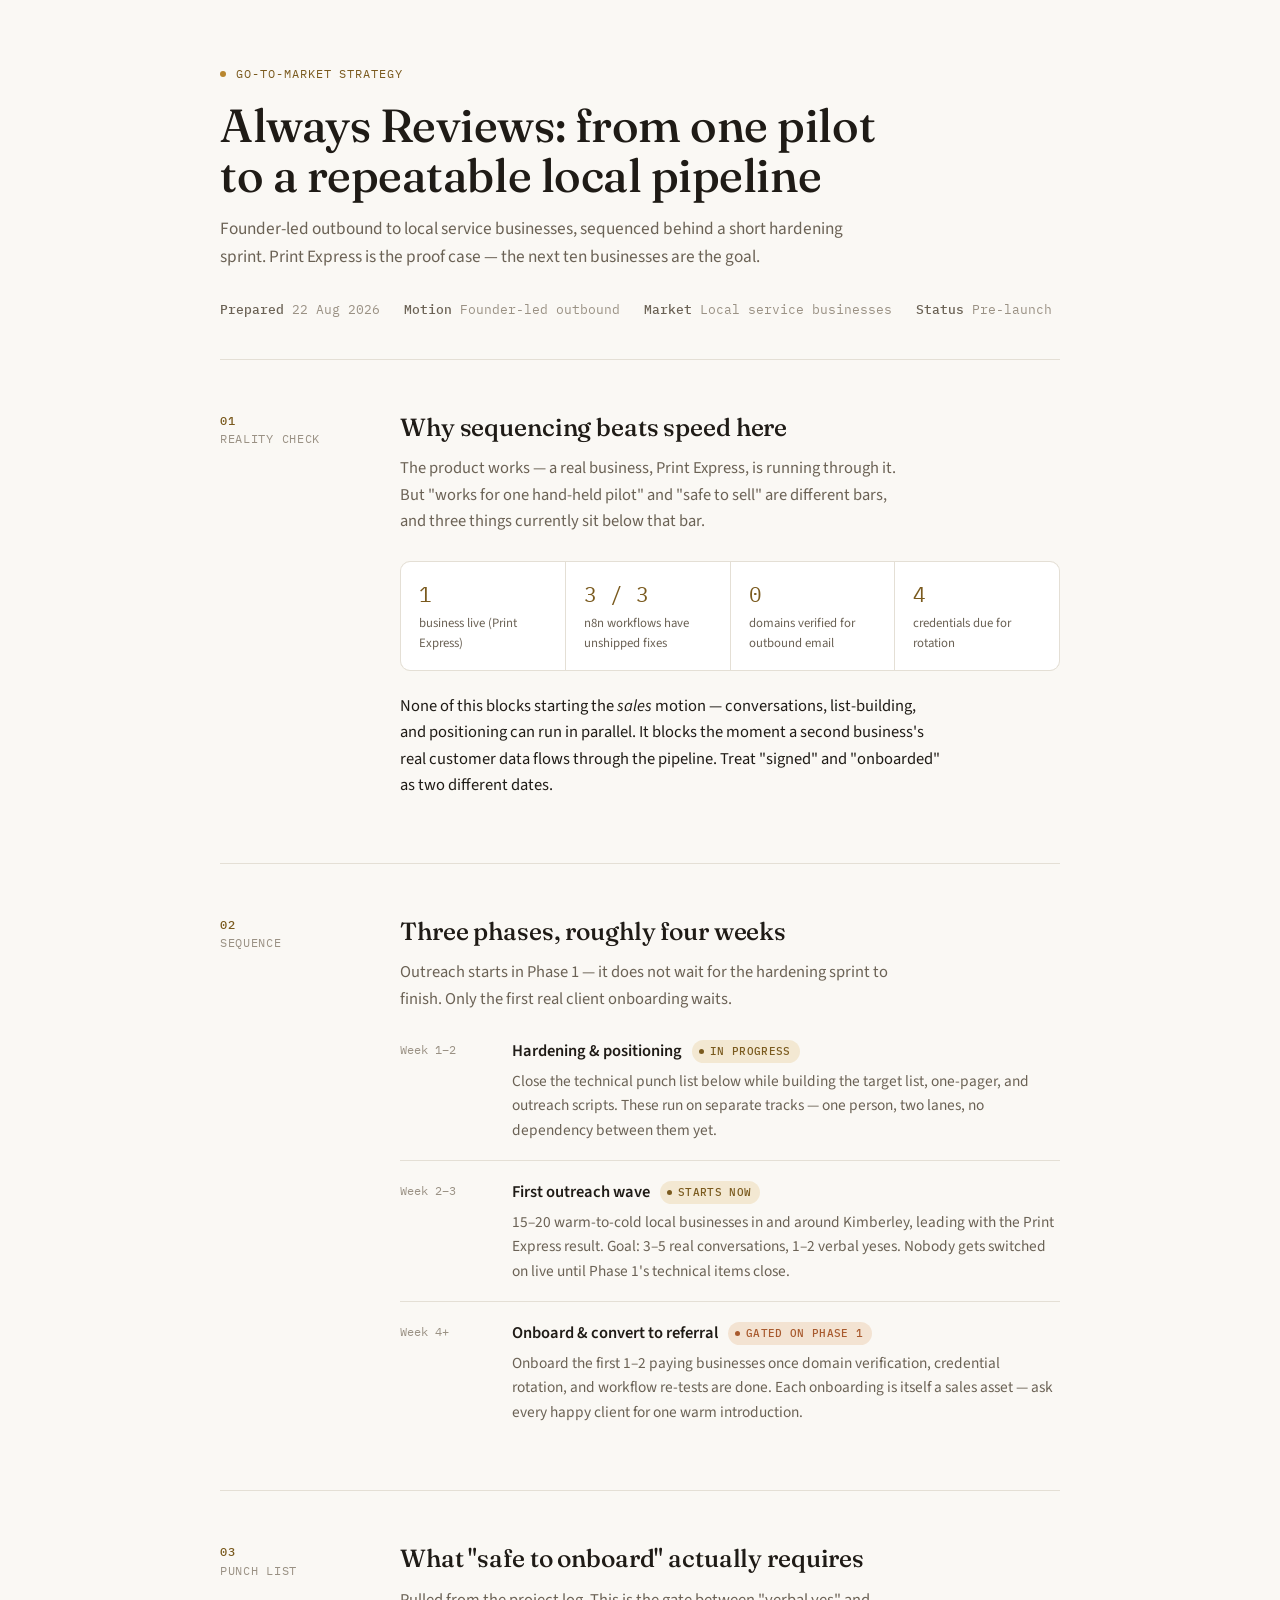
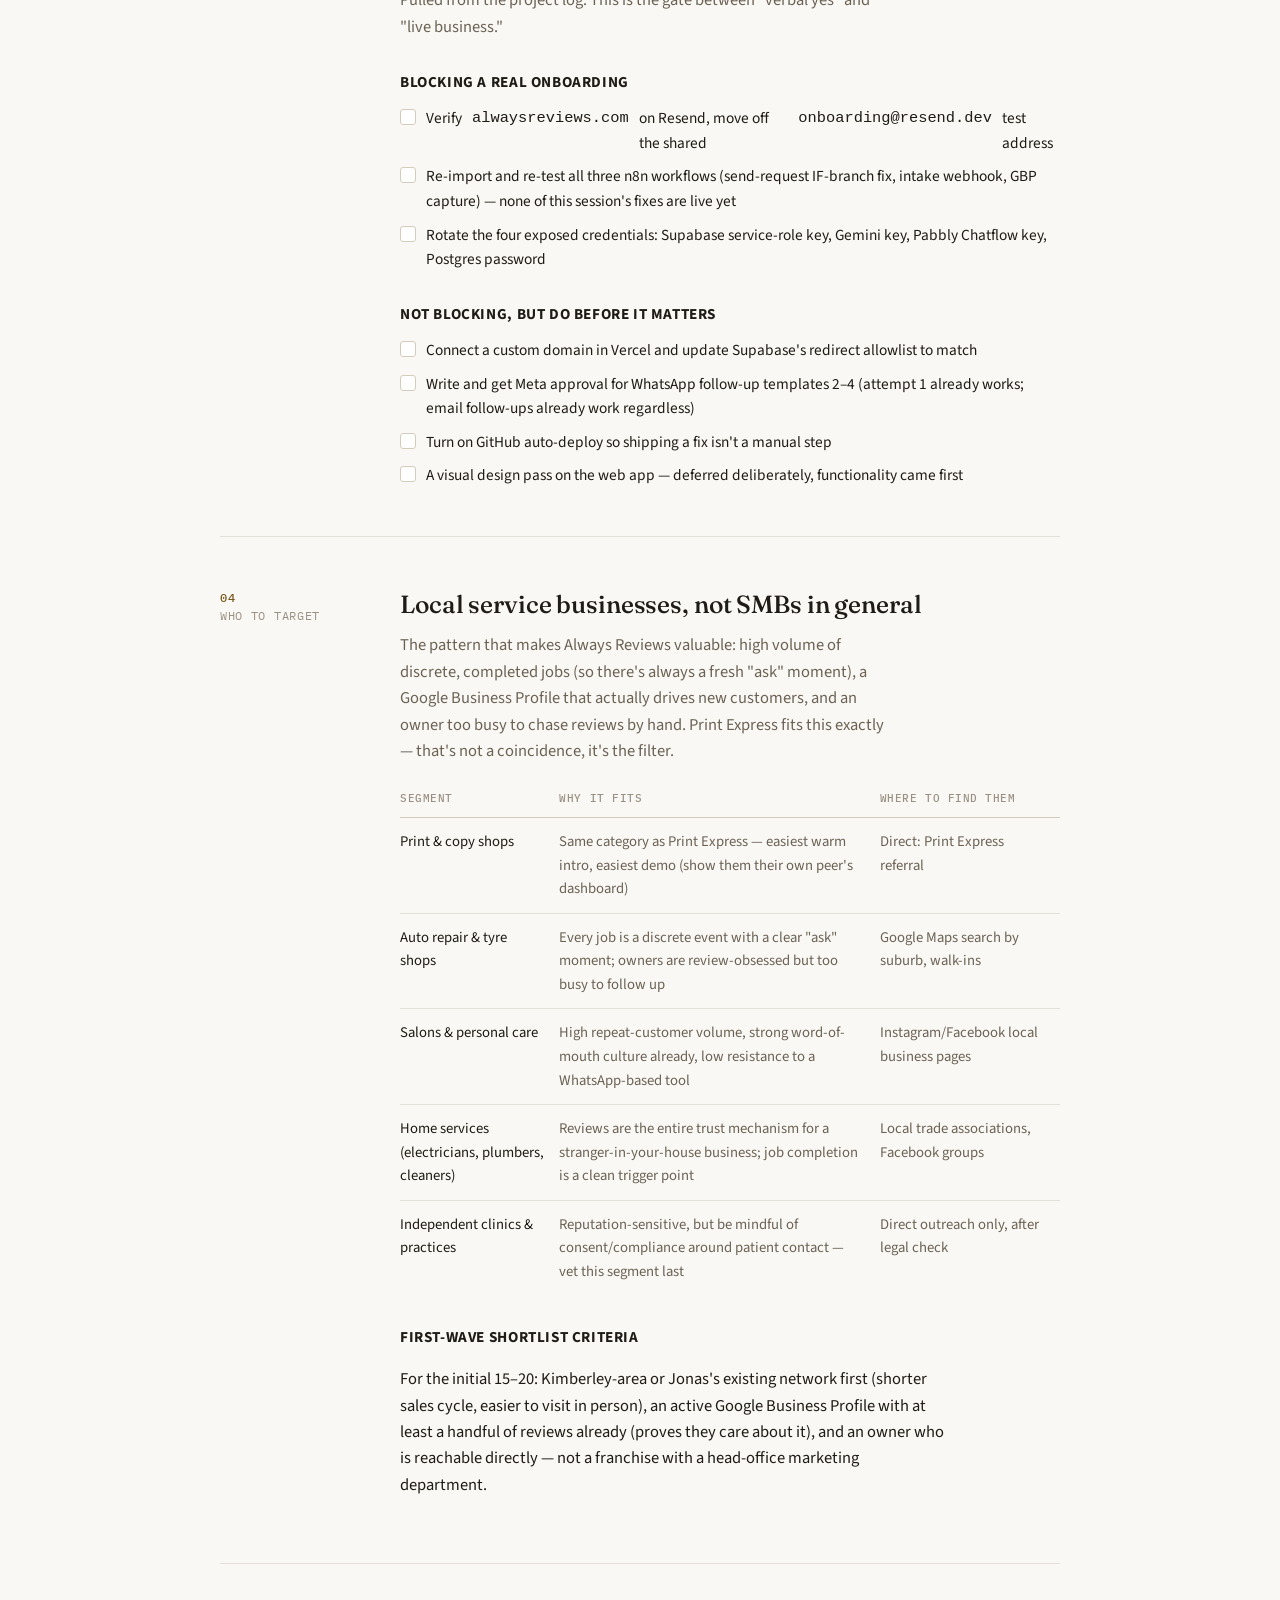
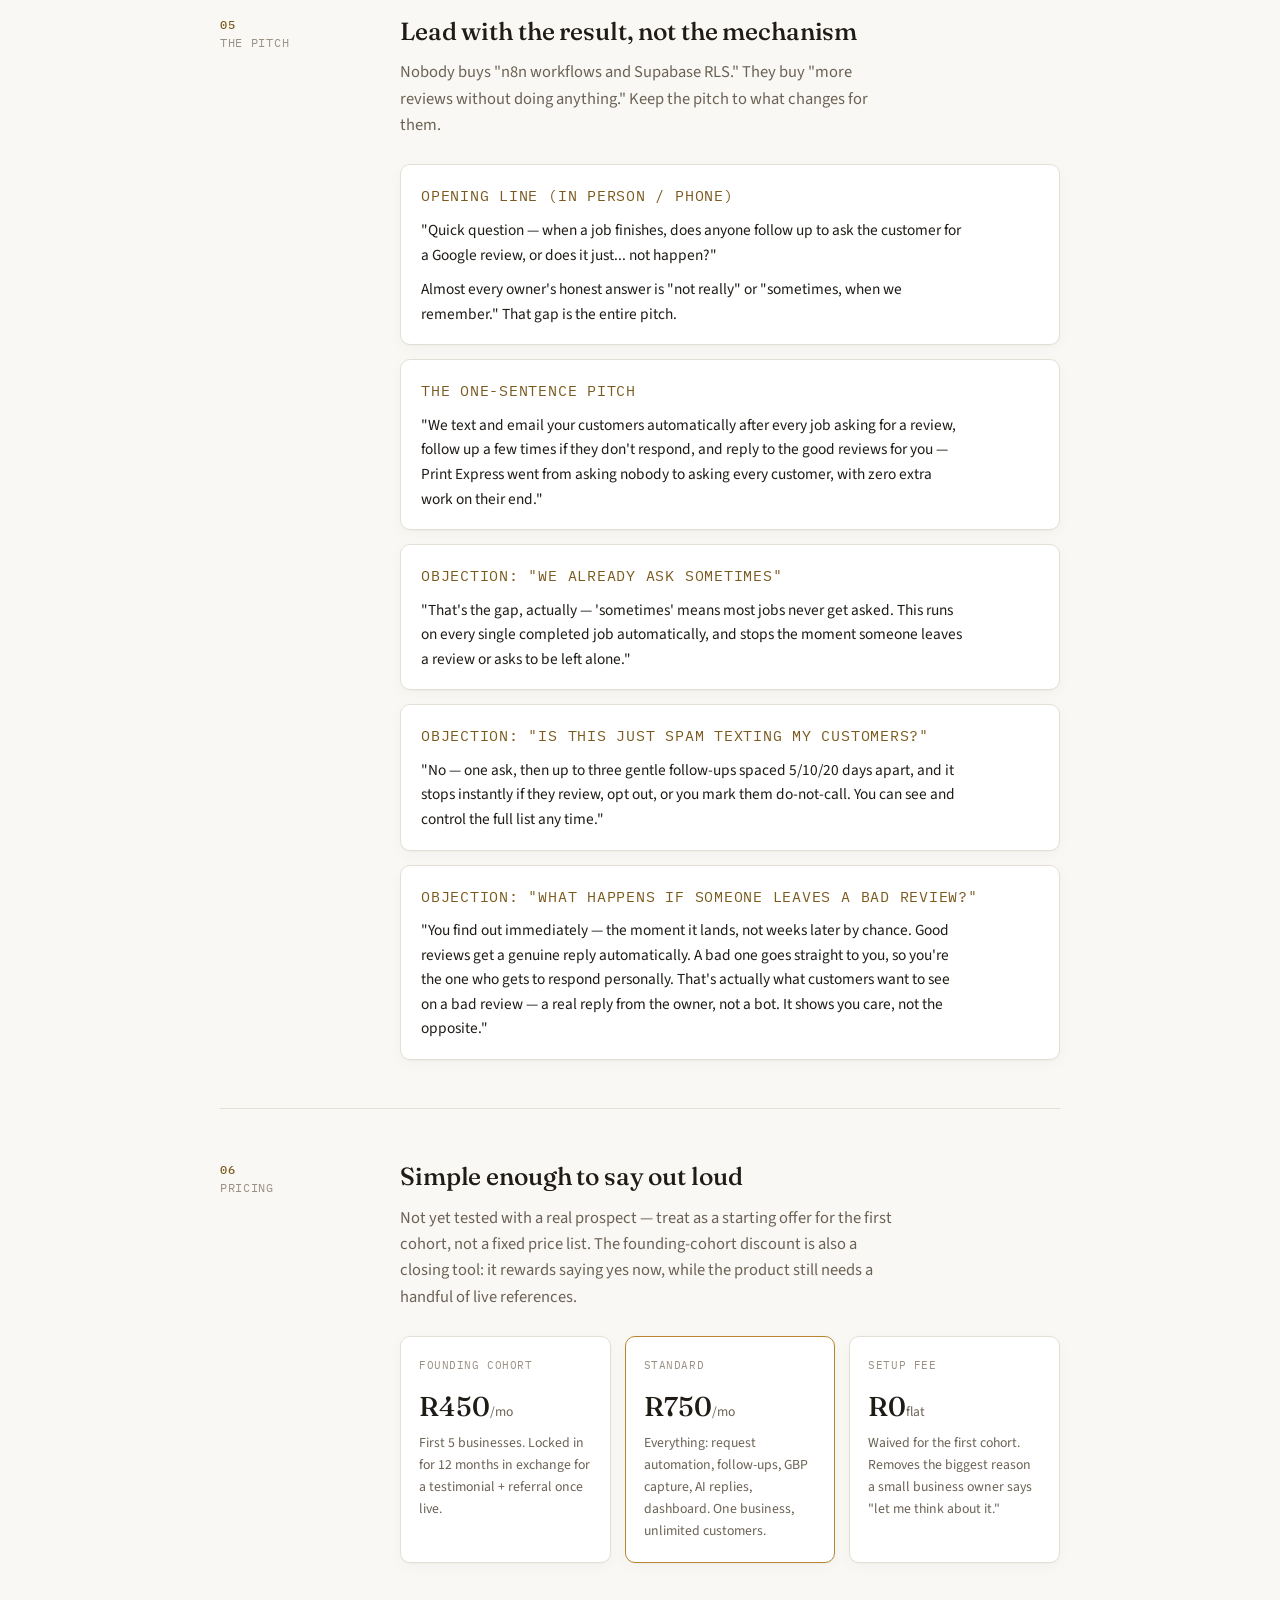
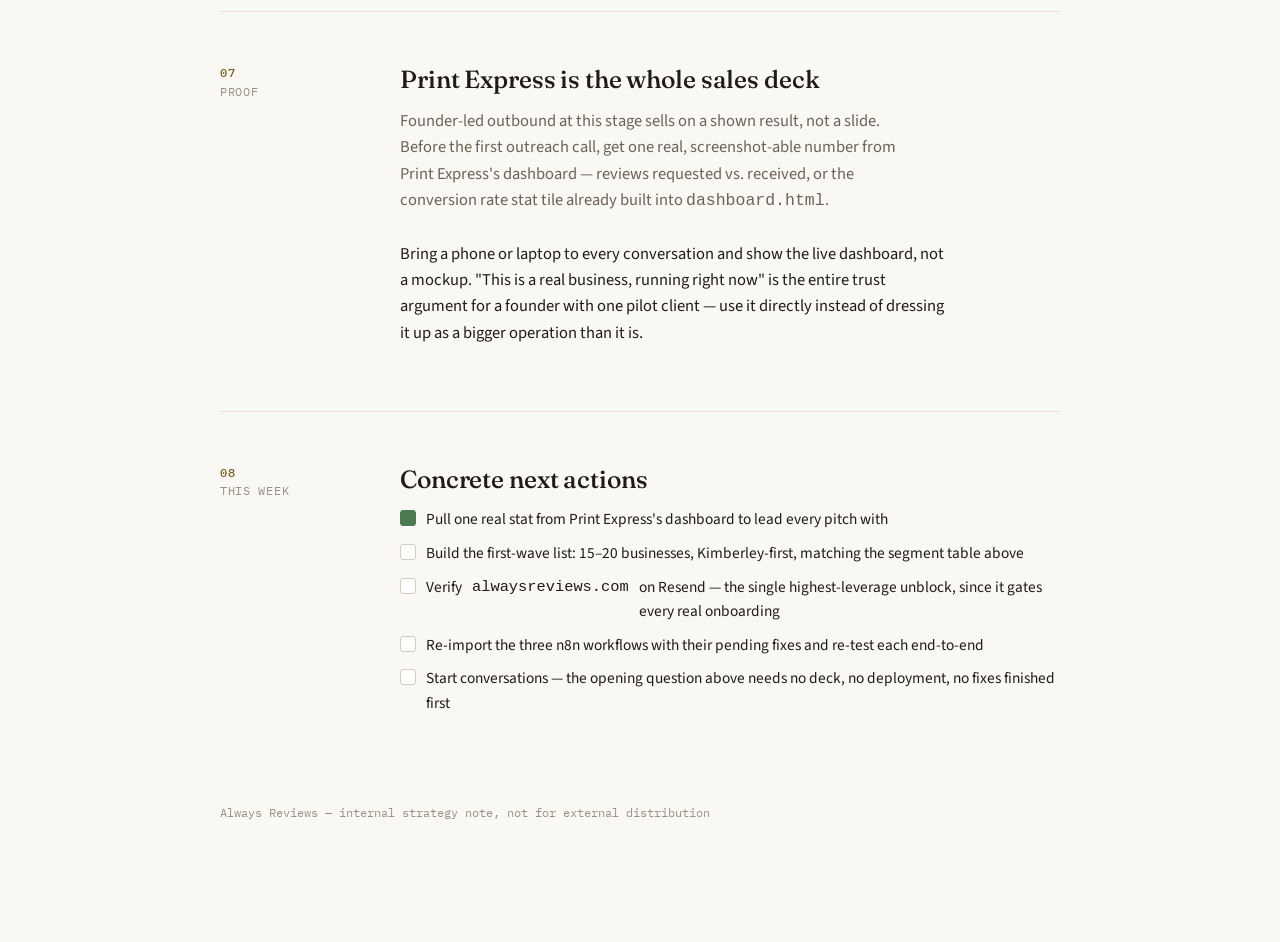
==== marketing/always-reviews-gtm-strategy.html @ 82b689ff "Add marketing collateral: GTM strategy, messaging framework, outreach scripts Includes the messaging" ====
<!doctype html>
<html lang="en">
<head>
<meta charset="utf-8">
<meta name="viewport" content="width=device-width, initial-scale=1">
<title>Always Reviews Go-to-Market</title>
<style>
  @import url('https://fonts.googleapis.com/css2?family=Fraunces:opsz,wght@9..144,400;9..144,500;9..144,600&family=Source+Sans+3:wght@400;500;600;700&family=IBM+Plex+Mono:wght@400;500&display=swap');

  :root {
    --bg: #FAF8F4;
    --surface: #FFFFFF;
    --ink: #1F1B16;
    --muted: #6B6255;
    --faint: #9A9184;
    --accent: #B8862E;
    --accent-ink: #7A5A1E;
    --accent-soft: #F3E8D2;
    --line: #E4DFD5;
    --line-strong: #D3CBBC;
    --good: #4B7A51;
    --good-soft: #E7EFE3;
    --warn: #A85A2E;
    --warn-soft: #F3E3D2;
    --shadow: 0 1px 2px rgba(31,27,22,0.04), 0 4px 16px rgba(31,27,22,0.03);
  }

  @media (prefers-color-scheme: dark) {
    :root:not([data-theme="light"]) {
      --bg: #17140F;
      --surface: #1E1A14;
      --ink: #F1ECE2;
      --muted: #B3A991;
      --faint: #7E7563;
      --accent: #D9A94A;
      --accent-ink: #E8C179;
      --accent-soft: #322813;
      --line: #342E23;
      --line-strong: #443C2C;
      --good: #7FAE7F;
      --good-soft: #21281F;
      --warn: #D08A5C;
      --warn-soft: #2E2318;
      --shadow: 0 1px 2px rgba(0,0,0,0.3), 0 4px 20px rgba(0,0,0,0.25);
    }
  }

  :root[data-theme="dark"] {
    --bg: #17140F;
    --surface: #1E1A14;
    --ink: #F1ECE2;
    --muted: #B3A991;
    --faint: #7E7563;
    --accent: #D9A94A;
    --accent-ink: #E8C179;
    --accent-soft: #322813;
    --line: #342E23;
    --line-strong: #443C2C;
    --good: #7FAE7F;
    --good-soft: #21281F;
    --warn: #D08A5C;
    --warn-soft: #2E2318;
    --shadow: 0 1px 2px rgba(0,0,0,0.3), 0 4px 20px rgba(0,0,0,0.25);
  }

  * { box-sizing: border-box; }

  body {
    background: var(--bg);
    color: var(--ink);
    font-family: 'Source Sans 3', -apple-system, 'Segoe UI', sans-serif;
    font-size: 16.5px;
    line-height: 1.6;
    margin: 0;
    padding: 0 24px 120px;
  }

  ::selection { background: var(--accent-soft); color: var(--accent-ink); }

  a { color: var(--accent-ink); text-decoration-color: var(--line-strong); text-underline-offset: 2px; }
  a:hover { text-decoration-color: var(--accent); }
  a:focus-visible, button:focus-visible, select:focus-visible {
    outline: 2px solid var(--accent); outline-offset: 2px;
  }

  .page {
    max-width: 840px;
    margin: 0 auto;
  }

  /* ---------- Masthead ---------- */
  .masthead {
    padding: 64px 0 40px;
    border-bottom: 1px solid var(--line);
  }
  .eyebrow {
    font-family: 'IBM Plex Mono', monospace;
    font-size: 12px;
    letter-spacing: 0.08em;
    text-transform: uppercase;
    color: var(--accent-ink);
    display: flex;
    align-items: center;
    gap: 10px;
    margin-bottom: 18px;
  }
  .eyebrow .dot {
    width: 6px; height: 6px; border-radius: 50%;
    background: var(--accent);
  }
  h1 {
    font-family: 'Fraunces', Georgia, serif;
    font-weight: 500;
    font-size: clamp(2.1rem, 4.2vw, 2.9rem);
    line-height: 1.08;
    letter-spacing: -0.01em;
    margin: 0 0 14px;
    text-wrap: balance;
  }
  .dek {
    font-size: 1.08rem;
    color: var(--muted);
    max-width: 640px;
    margin: 0;
    text-wrap: pretty;
  }
  .meta-row {
    display: flex;
    flex-wrap: wrap;
    gap: 24px;
    margin-top: 28px;
    font-family: 'IBM Plex Mono', monospace;
    font-size: 12.5px;
    color: var(--faint);
  }
  .meta-row strong { color: var(--muted); font-weight: 500; }

  /* ---------- Section scaffold ---------- */
  section.block {
    padding: 48px 0;
    border-bottom: 1px solid var(--line);
    display: grid;
    grid-template-columns: 148px minmax(0, 1fr);
    gap: 32px;
  }
  section.block:last-of-type { border-bottom: none; }

  .rail {
    font-family: 'IBM Plex Mono', monospace;
    font-size: 11.5px;
    letter-spacing: 0.06em;
    text-transform: uppercase;
    color: var(--faint);
    padding-top: 4px;
  }
  .rail .n { color: var(--accent-ink); font-weight: 500; }

  .content h2 {
    font-family: 'Fraunces', Georgia, serif;
    font-weight: 500;
    font-size: 1.55rem;
    margin: 0 0 8px;
    letter-spacing: -0.005em;
  }
  .content .lede {
    color: var(--muted);
    margin: 0 0 26px;
    max-width: 62ch;
  }
  .content p { max-width: 68ch; }
  .content h3 {
    font-family: 'Source Sans 3', sans-serif;
    font-weight: 700;
    font-size: 0.95rem;
    text-transform: uppercase;
    letter-spacing: 0.04em;
    color: var(--ink);
    margin: 30px 0 12px;
  }
  .content h3:first-child { margin-top: 0; }

  /* ---------- Status pills ---------- */
  .status {
    display: inline-flex;
    align-items: center;
    gap: 6px;
    font-family: 'IBM Plex Mono', monospace;
    font-size: 11px;
    letter-spacing: 0.03em;
    text-transform: uppercase;
    padding: 3px 9px 3px 7px;
    border-radius: 100px;
    font-weight: 500;
  }
  .status.blocked { background: var(--warn-soft); color: var(--warn); }
  .status.ready { background: var(--good-soft); color: var(--good); }
  .status.now { background: var(--accent-soft); color: var(--accent-ink); }
  .status::before { content: ''; width: 5px; height: 5px; border-radius: 50%; background: currentColor; }

  /* ---------- Phase timeline ---------- */
  .phases {
    display: flex;
    flex-direction: column;
    gap: 0;
    margin-top: 8px;
  }
  .phase {
    display: grid;
    grid-template-columns: 92px 1fr;
    gap: 20px;
    padding: 18px 0;
    border-top: 1px solid var(--line);
  }
  .phase:first-child { border-top: none; padding-top: 0; }
  .phase-when {
    font-family: 'IBM Plex Mono', monospace;
    font-size: 12px;
    color: var(--faint);
    padding-top: 2px;
  }
  .phase-title {
    font-weight: 600;
    margin: 0 0 4px;
    display: flex;
    align-items: center;
    gap: 10px;
    flex-wrap: wrap;
  }
  .phase-body { color: var(--muted); margin: 0; font-size: 0.96rem; }

  /* ---------- Checklist ---------- */
  ul.checks {
    list-style: none;
    margin: 0;
    padding: 0;
    display: flex;
    flex-direction: column;
    gap: 9px;
  }
  ul.checks li {
    display: flex;
    gap: 10px;
    align-items: flex-start;
    font-size: 0.96rem;
  }
  ul.checks li::before {
    content: '';
    width: 14px; height: 14px;
    margin-top: 3px;
    flex: none;
    border-radius: 3px;
    border: 1.5px solid var(--line-strong);
    background: var(--surface);
  }
  ul.checks li.done::before {
    background: var(--good);
    border-color: var(--good);
  }

  /* ---------- Target list table ---------- */
  .table-wrap { overflow-x: auto; margin-top: 6px; }
  table {
    width: 100%;
    border-collapse: collapse;
    font-size: 0.92rem;
    min-width: 560px;
  }
  th {
    text-align: left;
    font-family: 'IBM Plex Mono', monospace;
    font-size: 10.5px;
    text-transform: uppercase;
    letter-spacing: 0.05em;
    color: var(--faint);
    font-weight: 500;
    padding: 0 14px 10px 0;
    border-bottom: 1px solid var(--line-strong);
  }
  td {
    padding: 12px 14px 12px 0;
    border-bottom: 1px solid var(--line);
    vertical-align: top;
    color: var(--ink);
  }
  td.muted { color: var(--muted); }
  tr:last-child td { border-bottom: none; }

  /* ---------- Pricing tiers ---------- */
  .tiers {
    display: grid;
    grid-template-columns: repeat(3, 1fr);
    gap: 14px;
    margin-top: 8px;
  }
  .tier {
    background: var(--surface);
    border: 1px solid var(--line);
    border-radius: 10px;
    padding: 20px 18px;
    box-shadow: var(--shadow);
  }
  .tier.feature { border-color: var(--accent); }
  .tier-name {
    font-family: 'IBM Plex Mono', monospace;
    font-size: 11px;
    text-transform: uppercase;
    letter-spacing: 0.05em;
    color: var(--faint);
    margin: 0 0 10px;
  }
  .tier-price {
    font-family: 'Fraunces', serif;
    font-size: 1.7rem;
    font-weight: 500;
    margin: 0 0 4px;
    font-variant-numeric: tabular-nums;
  }
  .tier-price span { font-family: 'Source Sans 3', sans-serif; font-size: 0.85rem; color: var(--muted); font-weight: 400; }
  .tier-note { color: var(--muted); font-size: 0.86rem; margin: 0; }

  /* ---------- Script cards ---------- */
  .script {
    background: var(--surface);
    border: 1px solid var(--line);
    border-radius: 10px;
    padding: 18px 20px;
    margin-top: 14px;
    box-shadow: var(--shadow);
  }
  .script-label {
    font-family: 'IBM Plex Mono', monospace;
    font-size: 10.5px;
    text-transform: uppercase;
    letter-spacing: 0.05em;
    color: var(--accent-ink);
    margin: 0 0 8px;
  }
  .script p { margin: 0; font-size: 0.96rem; }
  .script p + p { margin-top: 10px; }

  /* ---------- Metric row ---------- */
  .metrics {
    display: grid;
    grid-template-columns: repeat(auto-fit, minmax(140px, 1fr));
    gap: 1px;
    background: var(--line);
    border: 1px solid var(--line);
    border-radius: 10px;
    overflow: hidden;
    margin-top: 8px;
  }
  .metric {
    background: var(--surface);
    padding: 16px 18px;
  }
  .metric-val {
    font-family: 'IBM Plex Mono', monospace;
    font-size: 1.3rem;
    font-variant-numeric: tabular-nums;
    color: var(--accent-ink);
  }
  .metric-label {
    font-size: 0.8rem;
    color: var(--muted);
    margin-top: 2px;
  }

  footer {
    max-width: 840px;
    margin: 0 auto;
    padding-top: 40px;
    font-family: 'IBM Plex Mono', monospace;
    font-size: 12px;
    color: var(--faint);
  }

  @media (max-width: 640px) {
    section.block { grid-template-columns: 1fr; gap: 8px; }
    .rail { display: flex; align-items: center; gap: 8px; }
    .tiers { grid-template-columns: 1fr; }
    .phase { grid-template-columns: 1fr; gap: 4px; }
    .phase-when { padding-top: 0; }
  }

  @media (prefers-reduced-motion: no-preference) {
    section.block, .masthead { animation: rise 0.5s ease-out both; }
    section.block:nth-of-type(2) { animation-delay: 0.03s; }
    section.block:nth-of-type(3) { animation-delay: 0.06s; }
  }
  @keyframes rise {
    from { opacity: 0; transform: translateY(6px); }
    to { opacity: 1; transform: translateY(0); }
  }
</style>
</head>
<body>
<div class="page">

  <div class="masthead">
    <div class="eyebrow"><span class="dot"></span>Go-to-market strategy</div>
    <h1>Always Reviews: from one pilot to a repeatable local pipeline</h1>
    <p class="dek">Founder-led outbound to local service businesses, sequenced behind a short hardening sprint. Print Express is the proof case — the next ten businesses are the goal.</p>
    <div class="meta-row">
      <span><strong>Prepared</strong> 22 Aug 2026</span>
      <span><strong>Motion</strong> Founder-led outbound</span>
      <span><strong>Market</strong> Local service businesses</span>
      <span><strong>Status</strong> Pre-launch</span>
    </div>
  </div>

  <section class="block">
    <div class="rail"><span class="n">01</span><br>Reality check</div>
    <div class="content">
      <h2>Why sequencing beats speed here</h2>
      <p class="lede">The product works — a real business, Print Express, is running through it. But "works for one hand-held pilot" and "safe to sell" are different bars, and three things currently sit below that bar.</p>

      <div class="metrics">
        <div class="metric">
          <div class="metric-val">1</div>
          <div class="metric-label">business live (Print Express)</div>
        </div>
        <div class="metric">
          <div class="metric-val">3 / 3</div>
          <div class="metric-label">n8n workflows have unshipped fixes</div>
        </div>
        <div class="metric">
          <div class="metric-val">0</div>
          <div class="metric-label">domains verified for outbound email</div>
        </div>
        <div class="metric">
          <div class="metric-val">4</div>
          <div class="metric-label">credentials due for rotation</div>
        </div>
      </div>

      <p style="margin-top:22px;">None of this blocks starting the <em>sales</em> motion — conversations, list-building, and positioning can run in parallel. It blocks the moment a second business's real customer data flows through the pipeline. Treat "signed" and "onboarded" as two different dates.</p>
    </div>
  </section>

  <section class="block">
    <div class="rail"><span class="n">02</span><br>Sequence</div>
    <div class="content">
      <h2>Three phases, roughly four weeks</h2>
      <p class="lede">Outreach starts in Phase 1 — it does not wait for the hardening sprint to finish. Only the first real client onboarding waits.</p>

      <div class="phases">
        <div class="phase">
          <div class="phase-when">Week 1–2</div>
          <div>
            <p class="phase-title">Hardening &amp; positioning <span class="status now">In progress</span></p>
            <p class="phase-body">Close the technical punch list below while building the target list, one-pager, and outreach scripts. These run on separate tracks — one person, two lanes, no dependency between them yet.</p>
          </div>
        </div>
        <div class="phase">
          <div class="phase-when">Week 2–3</div>
          <div>
            <p class="phase-title">First outreach wave <span class="status now">Starts now</span></p>
            <p class="phase-body">15–20 warm-to-cold local businesses in and around Kimberley, leading with the Print Express result. Goal: 3–5 real conversations, 1–2 verbal yeses. Nobody gets switched on live until Phase 1's technical items close.</p>
          </div>
        </div>
        <div class="phase">
          <div class="phase-when">Week 4+</div>
          <div>
            <p class="phase-title">Onboard &amp; convert to referral <span class="status blocked">Gated on Phase 1</span></p>
            <p class="phase-body">Onboard the first 1–2 paying businesses once domain verification, credential rotation, and workflow re-tests are done. Each onboarding is itself a sales asset — ask every happy client for one warm introduction.</p>
          </div>
        </div>
      </div>
    </div>
  </section>

  <section class="block">
    <div class="rail"><span class="n">03</span><br>Punch list</div>
    <div class="content">
      <h2>What "safe to onboard" actually requires</h2>
      <p class="lede">Pulled from the project log. This is the gate between "verbal yes" and "live business."</p>

      <h3>Blocking a real onboarding</h3>
      <ul class="checks">
        <li>Verify <code>alwaysreviews.com</code> on Resend, move off the shared <code>onboarding@resend.dev</code> test address</li>
        <li>Re-import and re-test all three n8n workflows (send-request IF-branch fix, intake webhook, GBP capture) — none of this session's fixes are live yet</li>
        <li>Rotate the four exposed credentials: Supabase service-role key, Gemini key, Pabbly Chatflow key, Postgres password</li>
      </ul>

      <h3>Not blocking, but do before it matters</h3>
      <ul class="checks">
        <li>Connect a custom domain in Vercel and update Supabase's redirect allowlist to match</li>
        <li>Write and get Meta approval for WhatsApp follow-up templates 2–4 (attempt 1 already works; email follow-ups already work regardless)</li>
        <li>Turn on GitHub auto-deploy so shipping a fix isn't a manual step</li>
        <li>A visual design pass on the web app — deferred deliberately, functionality came first</li>
      </ul>
    </div>
  </section>

  <section class="block">
    <div class="rail"><span class="n">04</span><br>Who to target</div>
    <div class="content">
      <h2>Local service businesses, not SMBs in general</h2>
      <p class="lede">The pattern that makes Always Reviews valuable: high volume of discrete, completed jobs (so there's always a fresh "ask" moment), a Google Business Profile that actually drives new customers, and an owner too busy to chase reviews by hand. Print Express fits this exactly — that's not a coincidence, it's the filter.</p>

      <div class="table-wrap">
        <table>
          <thead>
            <tr><th>Segment</th><th>Why it fits</th><th>Where to find them</th></tr>
          </thead>
          <tbody>
            <tr>
              <td>Print &amp; copy shops</td>
              <td class="muted">Same category as Print Express — easiest warm intro, easiest demo (show them their own peer's dashboard)</td>
              <td class="muted">Direct: Print Express referral</td>
            </tr>
            <tr>
              <td>Auto repair &amp; tyre shops</td>
              <td class="muted">Every job is a discrete event with a clear "ask" moment; owners are review-obsessed but too busy to follow up</td>
              <td class="muted">Google Maps search by suburb, walk-ins</td>
            </tr>
            <tr>
              <td>Salons &amp; personal care</td>
              <td class="muted">High repeat-customer volume, strong word-of-mouth culture already, low resistance to a WhatsApp-based tool</td>
              <td class="muted">Instagram/Facebook local business pages</td>
            </tr>
            <tr>
              <td>Home services (electricians, plumbers, cleaners)</td>
              <td class="muted">Reviews are the entire trust mechanism for a stranger-in-your-house business; job completion is a clean trigger point</td>
              <td class="muted">Local trade associations, Facebook groups</td>
            </tr>
            <tr>
              <td>Independent clinics &amp; practices</td>
              <td class="muted">Reputation-sensitive, but be mindful of consent/compliance around patient contact — vet this segment last</td>
              <td class="muted">Direct outreach only, after legal check</td>
            </tr>
          </tbody>
        </table>
      </div>

      <h3>First-wave shortlist criteria</h3>
      <p>For the initial 15–20: Kimberley-area or Jonas's existing network first (shorter sales cycle, easier to visit in person), an active Google Business Profile with at least a handful of reviews already (proves they care about it), and an owner who is reachable directly — not a franchise with a head-office marketing department.</p>
    </div>
  </section>

  <section class="block">
    <div class="rail"><span class="n">05</span><br>The pitch</div>
    <div class="content">
      <h2>Lead with the result, not the mechanism</h2>
      <p class="lede">Nobody buys "n8n workflows and Supabase RLS." They buy "more reviews without doing anything." Keep the pitch to what changes for them.</p>

      <div class="script">
        <p class="script-label">Opening line (in person / phone)</p>
        <p>"Quick question — when a job finishes, does anyone follow up to ask the customer for a Google review, or does it just... not happen?"</p>
        <p>Almost every owner's honest answer is "not really" or "sometimes, when we remember." That gap is the entire pitch.</p>
      </div>

      <div class="script">
        <p class="script-label">The one-sentence pitch</p>
        <p>"We text and email your customers automatically after every job asking for a review, follow up a few times if they don't respond, and reply to the good reviews for you — Print Express went from asking nobody to asking every customer, with zero extra work on their end."</p>
      </div>

      <div class="script">
        <p class="script-label">Objection: "We already ask sometimes"</p>
        <p>"That's the gap, actually — 'sometimes' means most jobs never get asked. This runs on every single completed job automatically, and stops the moment someone leaves a review or asks to be left alone."</p>
      </div>

      <div class="script">
        <p class="script-label">Objection: "Is this just spam texting my customers?"</p>
        <p>"No — one ask, then up to three gentle follow-ups spaced 5/10/20 days apart, and it stops instantly if they review, opt out, or you mark them do-not-call. You can see and control the full list any time."</p>
      </div>

      <div class="script">
        <p class="script-label">Objection: "What happens if someone leaves a bad review?"</p>
        <p>"You find out immediately — the moment it lands, not weeks later by chance. Good reviews get a genuine reply automatically. A bad one goes straight to you, so you're the one who gets to respond personally. That's actually what customers want to see on a bad review — a real reply from the owner, not a bot. It shows you care, not the opposite."</p>
      </div>
    </div>
  </section>

  <section class="block">
    <div class="rail"><span class="n">06</span><br>Pricing</div>
    <div class="content">
      <h2>Simple enough to say out loud</h2>
      <p class="lede">Not yet tested with a real prospect — treat as a starting offer for the first cohort, not a fixed price list. The founding-cohort discount is also a closing tool: it rewards saying yes now, while the product still needs a handful of live references.</p>

      <div class="tiers">
        <div class="tier">
          <p class="tier-name">Founding cohort</p>
          <p class="tier-price">R450<span>/mo</span></p>
          <p class="tier-note">First 5 businesses. Locked in for 12 months in exchange for a testimonial + referral once live.</p>
        </div>
        <div class="tier feature">
          <p class="tier-name">Standard</p>
          <p class="tier-price">R750<span>/mo</span></p>
          <p class="tier-note">Everything: request automation, follow-ups, GBP capture, AI replies, dashboard. One business, unlimited customers.</p>
        </div>
        <div class="tier">
          <p class="tier-name">Setup fee</p>
          <p class="tier-price">R0<span>flat</span></p>
          <p class="tier-note">Waived for the first cohort. Removes the biggest reason a small business owner says "let me think about it."</p>
        </div>
      </div>
    </div>
  </section>

  <section class="block">
    <div class="rail"><span class="n">07</span><br>Proof</div>
    <div class="content">
      <h2>Print Express is the whole sales deck</h2>
      <p class="lede">Founder-led outbound at this stage sells on a shown result, not a slide. Before the first outreach call, get one real, screenshot-able number from Print Express's dashboard — reviews requested vs. received, or the conversion rate stat tile already built into <code>dashboard.html</code>.</p>
      <p>Bring a phone or laptop to every conversation and show the live dashboard, not a mockup. "This is a real business, running right now" is the entire trust argument for a founder with one pilot client — use it directly instead of dressing it up as a bigger operation than it is.</p>
    </div>
  </section>

  <section class="block">
    <div class="rail"><span class="n">08</span><br>This week</div>
    <div class="content">
      <h2>Concrete next actions</h2>
      <ul class="checks">
        <li class="done">Pull one real stat from Print Express's dashboard to lead every pitch with</li>
        <li>Build the first-wave list: 15–20 businesses, Kimberley-first, matching the segment table above</li>
        <li>Verify <code>alwaysreviews.com</code> on Resend — the single highest-leverage unblock, since it gates every real onboarding</li>
        <li>Re-import the three n8n workflows with their pending fixes and re-test each end-to-end</li>
        <li>Start conversations — the opening question above needs no deck, no deployment, no fixes finished first</li>
      </ul>
    </div>
  </section>

</div>

<footer>Always Reviews — internal strategy note, not for external distribution</footer>
</body>
</html>
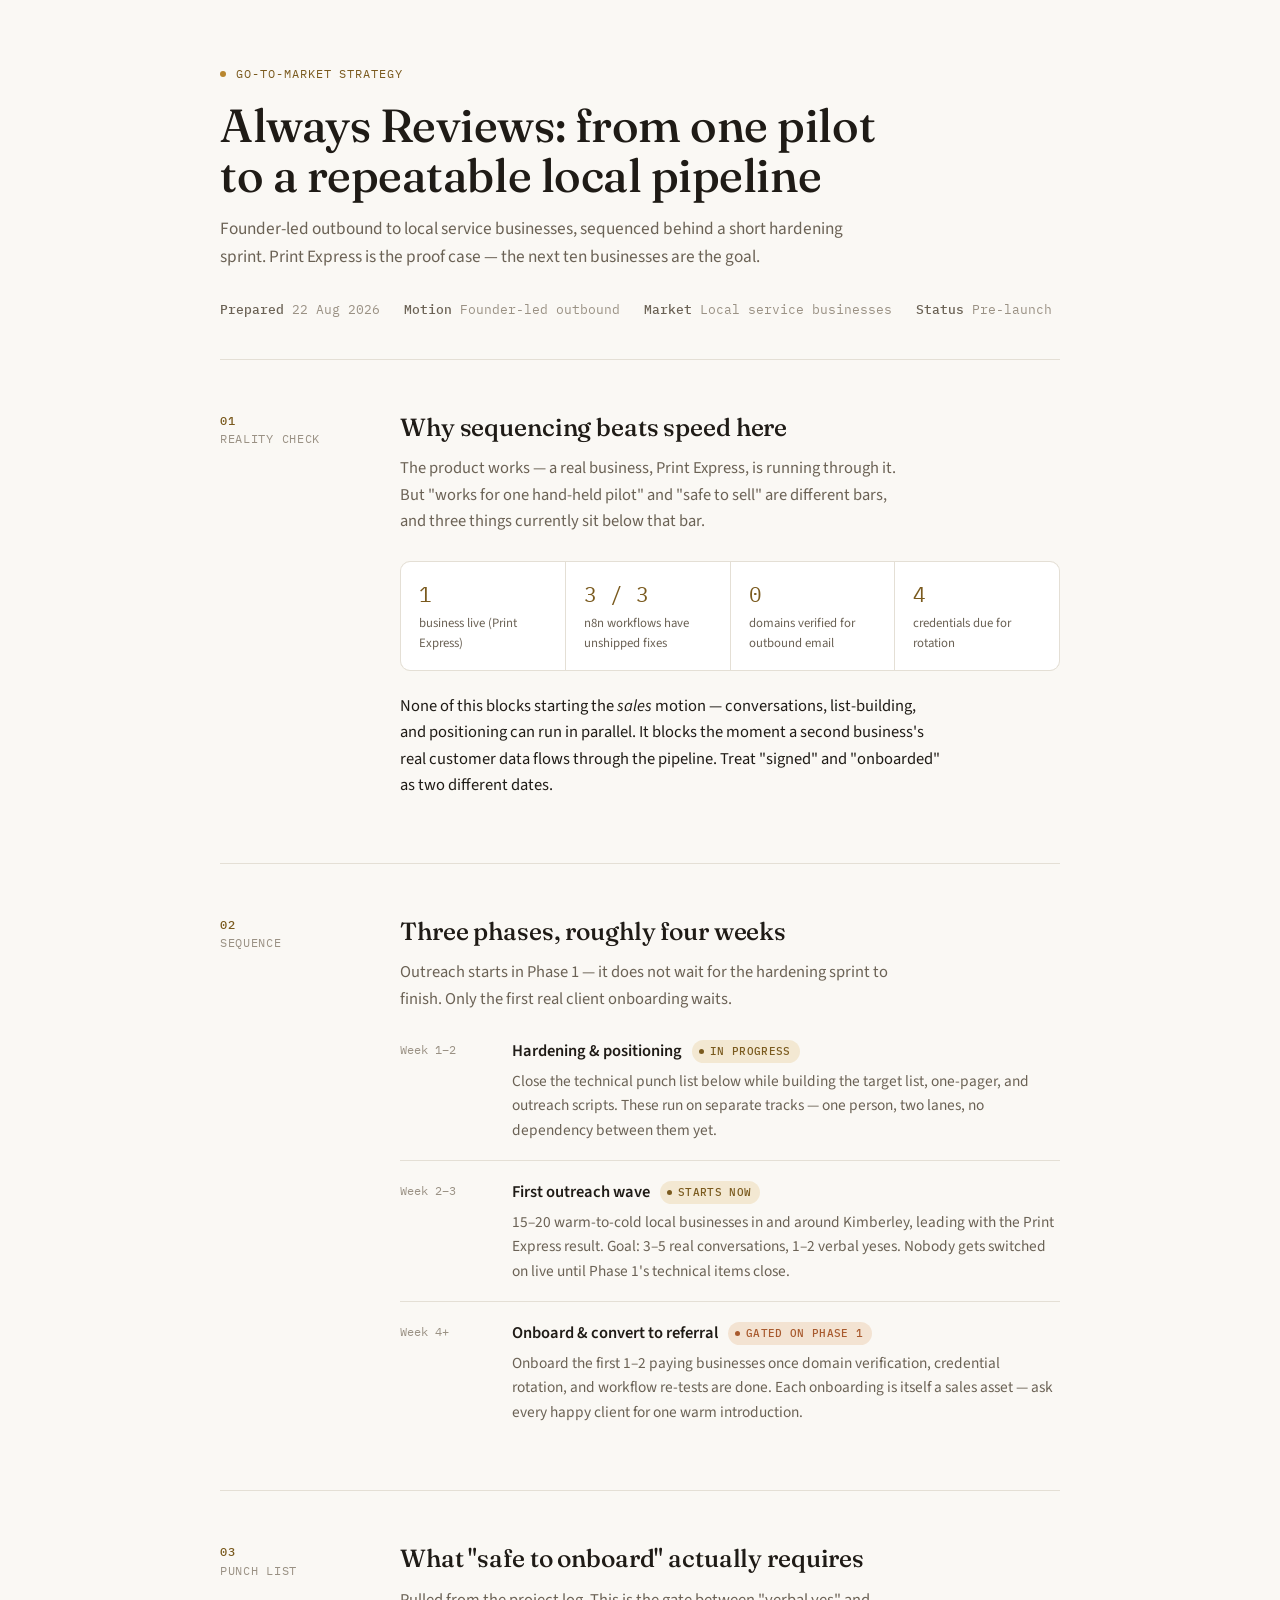
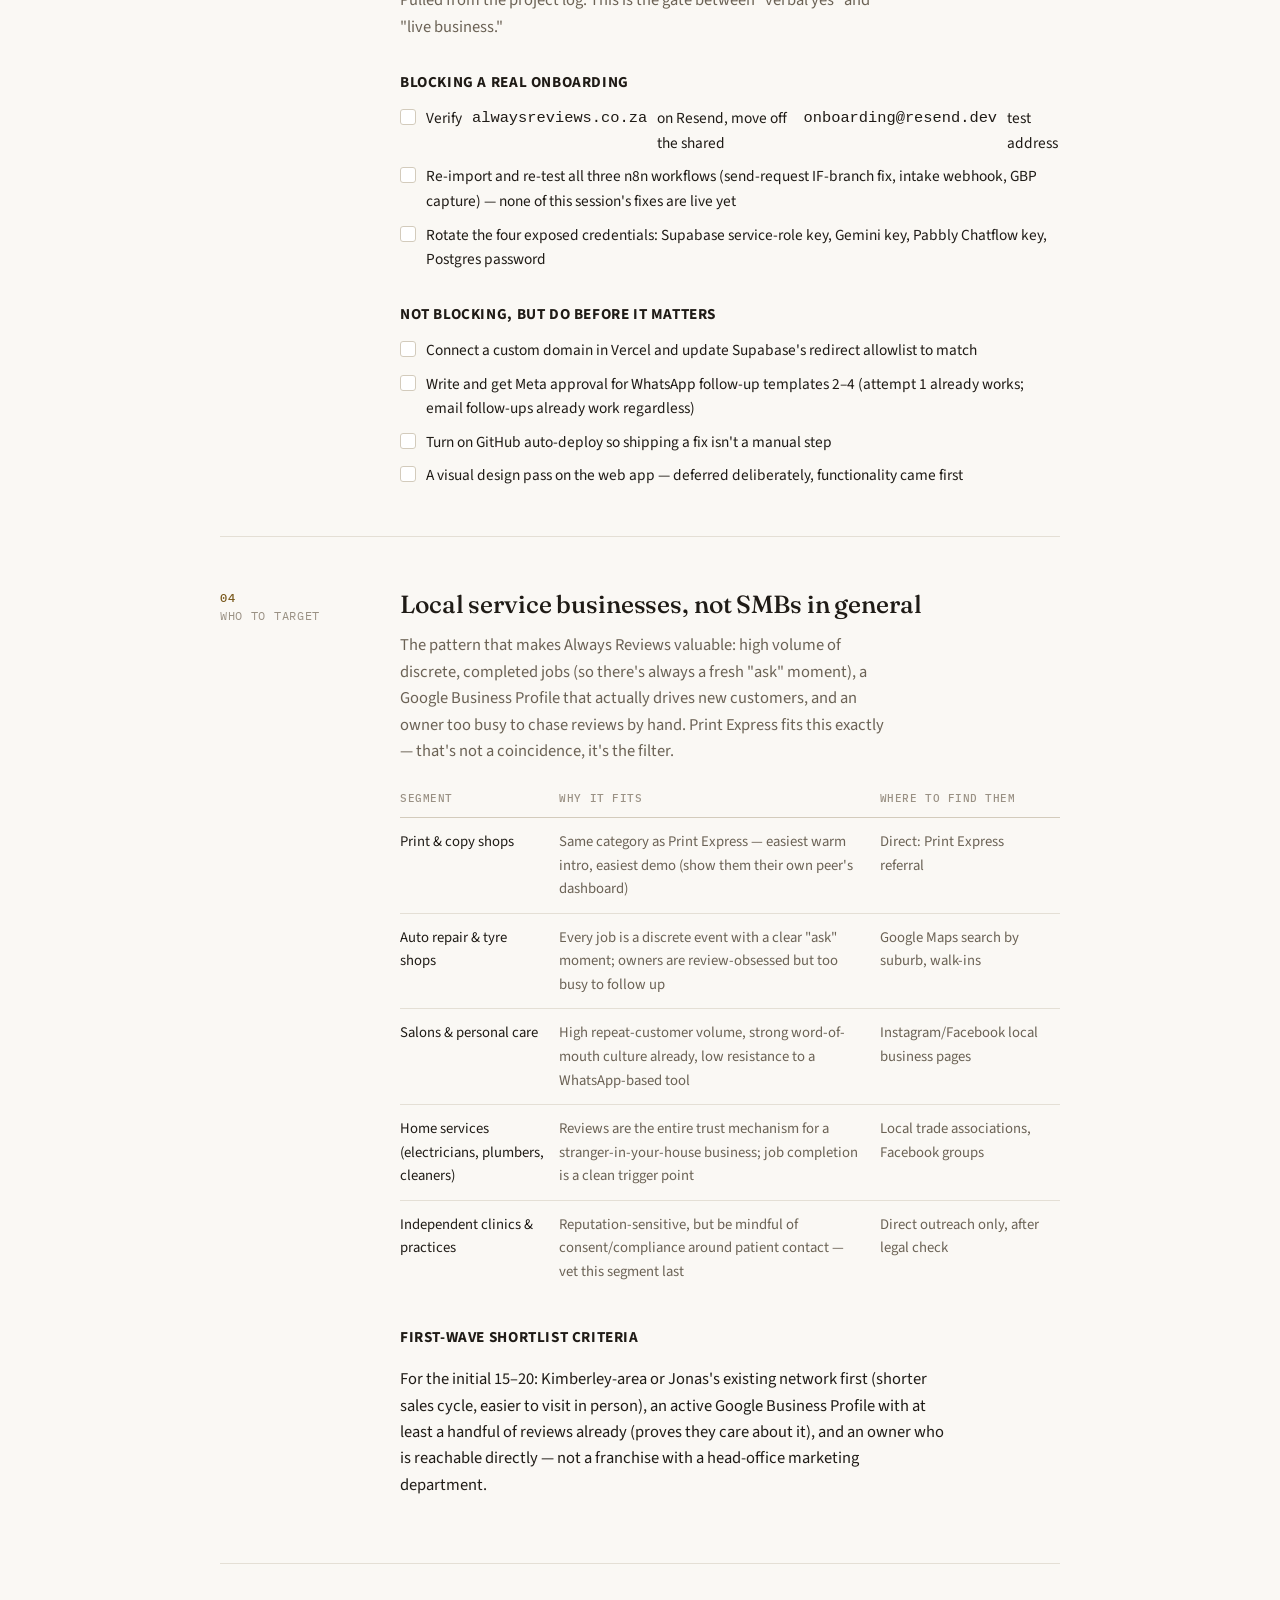
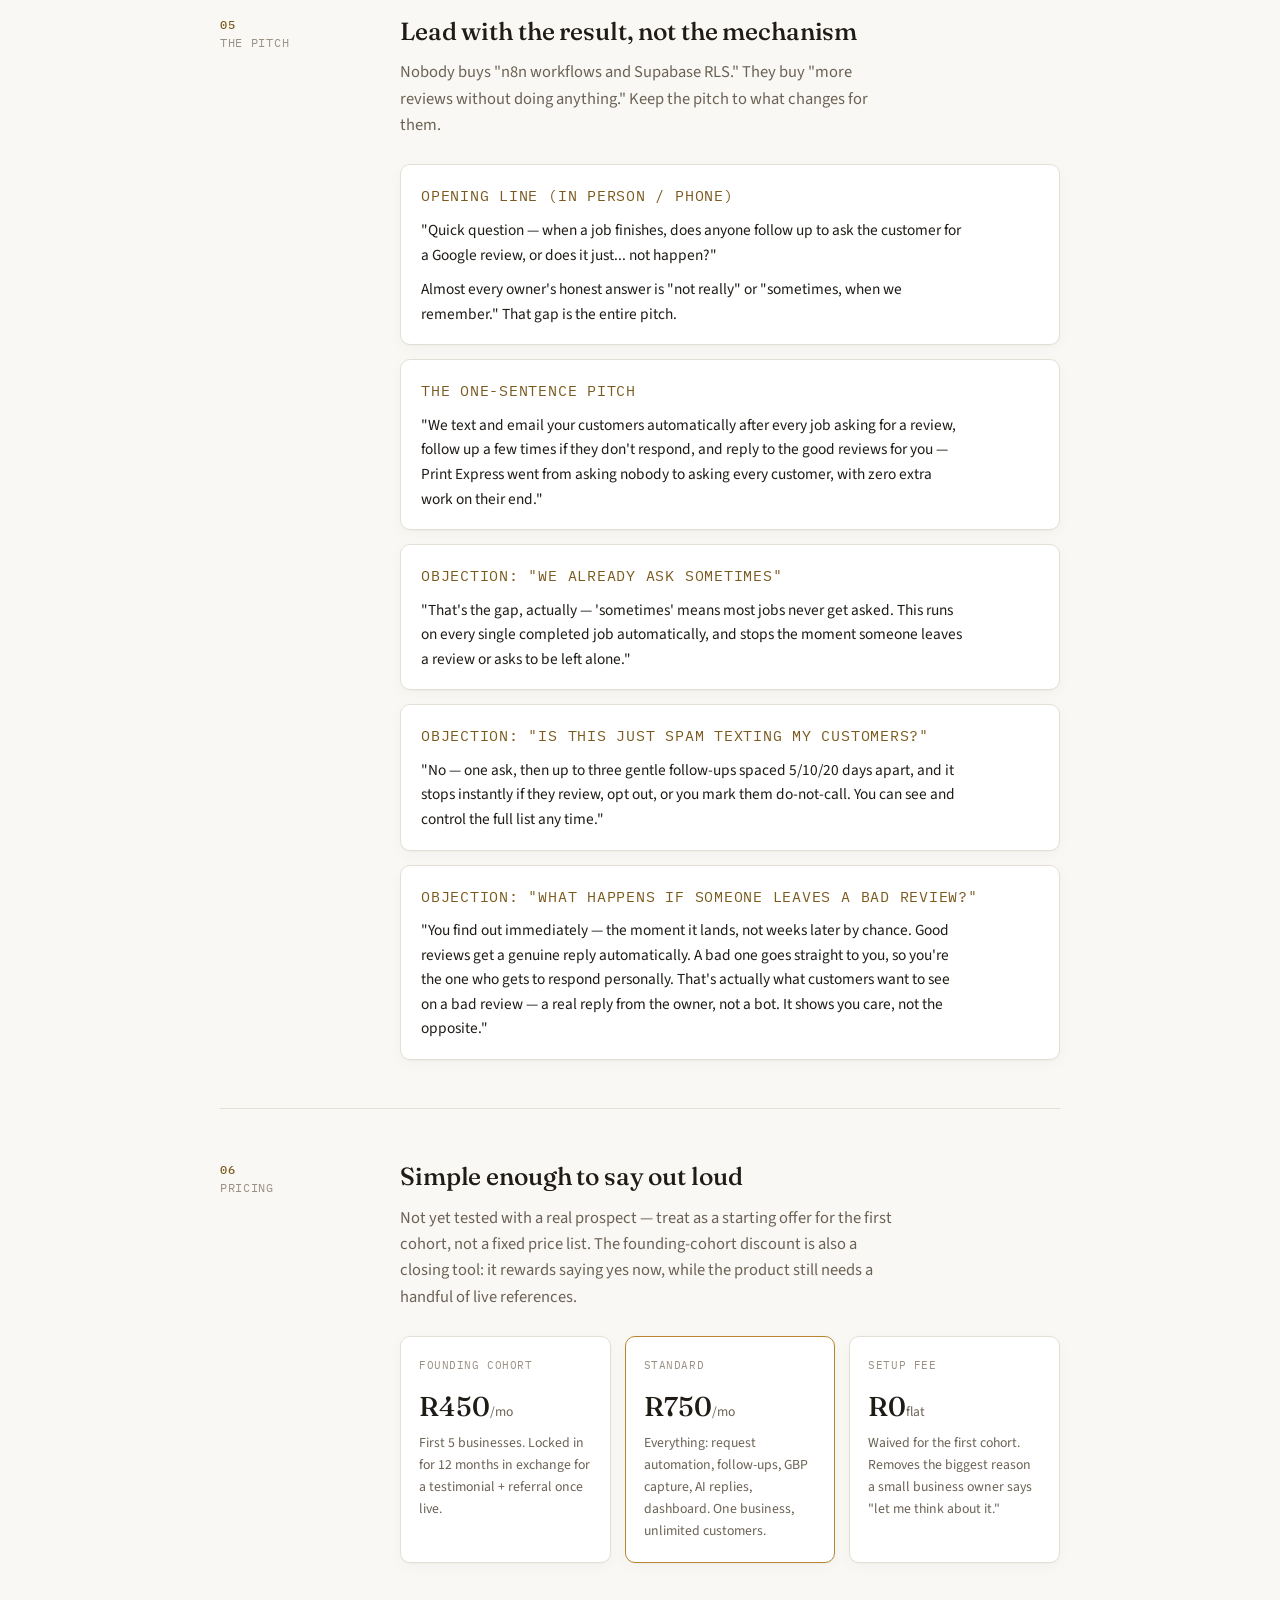
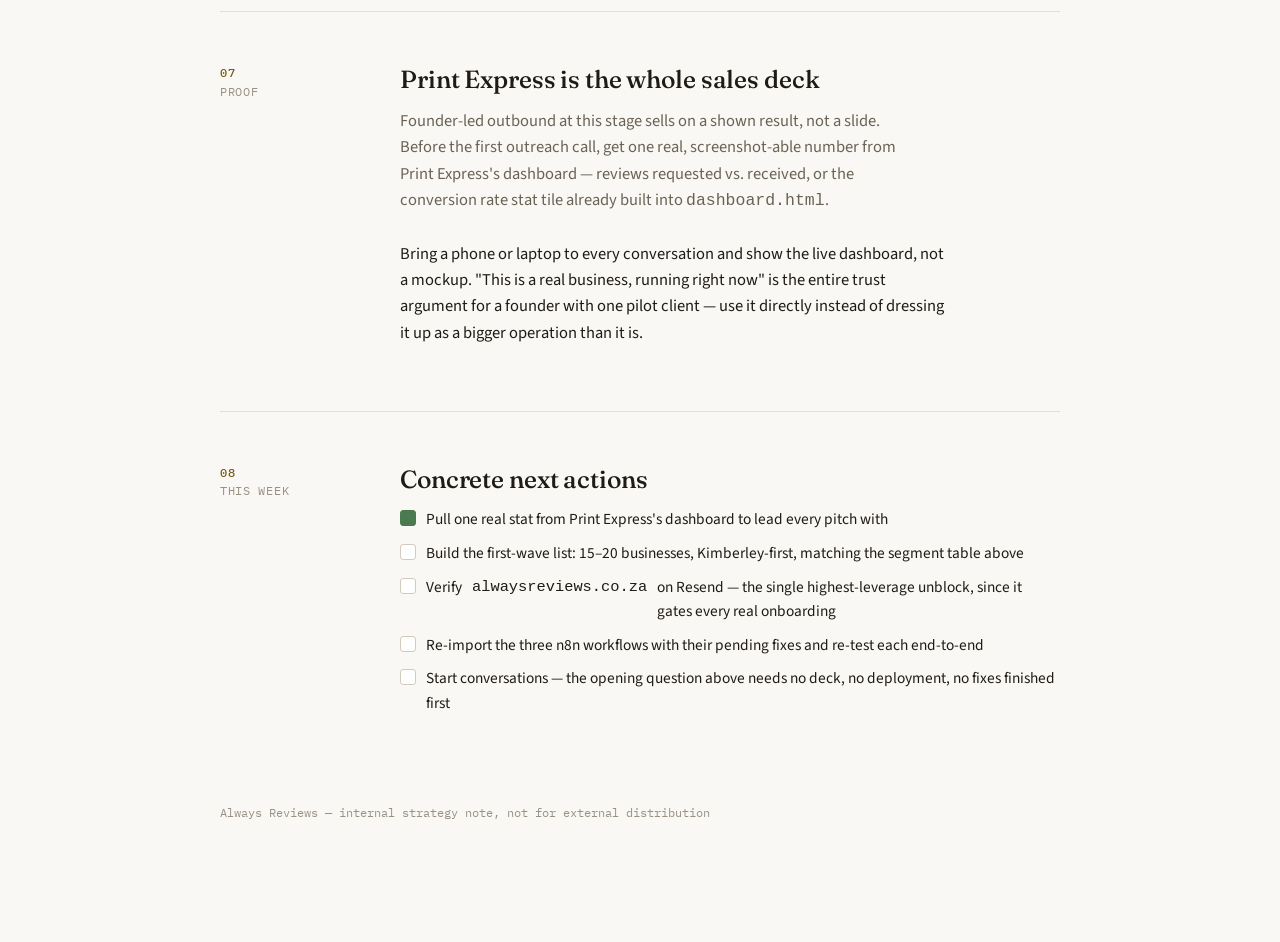
==== commit c8f72b45: "Update landing page copy, GBP review workflows, web app, and migrations Rewrites the Always Reviews " ====
--- a/marketing/always-reviews-gtm-strategy.html
+++ b/marketing/always-reviews-gtm-strategy.html
@@ -477,7 +477,7 @@
 
       <h3>Blocking a real onboarding</h3>
       <ul class="checks">
-        <li>Verify <code>alwaysreviews.com</code> on Resend, move off the shared <code>onboarding@resend.dev</code> test address</li>
+        <li>Verify <code>alwaysreviews.co.za</code> on Resend, move off the shared <code>onboarding@resend.dev</code> test address</li>
         <li>Re-import and re-test all three n8n workflows (send-request IF-branch fix, intake webhook, GBP capture) — none of this session's fixes are live yet</li>
         <li>Rotate the four exposed credentials: Supabase service-role key, Gemini key, Pabbly Chatflow key, Postgres password</li>
       </ul>
@@ -614,7 +614,7 @@
       <ul class="checks">
         <li class="done">Pull one real stat from Print Express's dashboard to lead every pitch with</li>
         <li>Build the first-wave list: 15–20 businesses, Kimberley-first, matching the segment table above</li>
-        <li>Verify <code>alwaysreviews.com</code> on Resend — the single highest-leverage unblock, since it gates every real onboarding</li>
+        <li>Verify <code>alwaysreviews.co.za</code> on Resend — the single highest-leverage unblock, since it gates every real onboarding</li>
         <li>Re-import the three n8n workflows with their pending fixes and re-test each end-to-end</li>
         <li>Start conversations — the opening question above needs no deck, no deployment, no fixes finished first</li>
       </ul>
